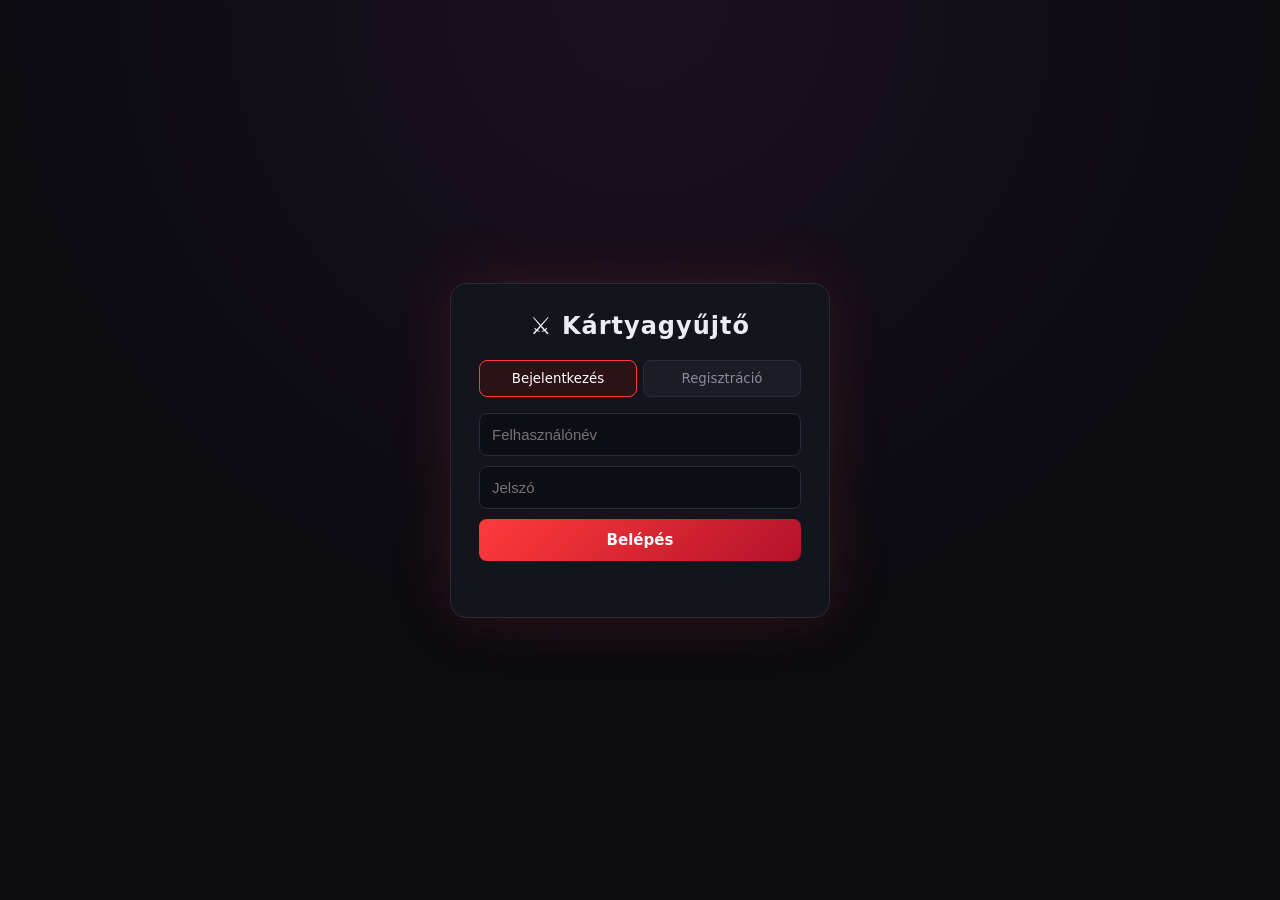
==== index.html @ d3fd16c3 "Add files via upload" ====
<!DOCTYPE html>
<html lang="hu">
<head>
  <meta charset="UTF-8">
  <meta name="viewport" content="width=device-width, initial-scale=1">
  <title>Kártyagyűjtő</title>
  <link rel="stylesheet" href="style.css">
</head>
<body>

  <!-- ===== BEJELENTKEZÉS ===== -->
  <section id="auth-screen">
    <div class="auth-box">
      <h1>⚔️ Kártyagyűjtő</h1>
      <div class="auth-tabs">
        <button type="button" id="tab-login" class="active">Bejelentkezés</button>
        <button type="button" id="tab-register">Regisztráció</button>
      </div>
      <form id="auth-form" autocomplete="off">
        <input id="auth-user" type="text" placeholder="Felhasználónév" maxlength="20" required>
        <input id="auth-pass" type="password" placeholder="Jelszó" required>
        <input id="auth-pass2" type="password" placeholder="Jelszó újra" class="hidden">
        <button type="submit" id="auth-submit">Belépés</button>
        <p id="auth-error" class="error"></p>
      </form>
    </div>
  </section>

  <!-- ===== FŐ OLDAL ===== -->
  <div id="app" class="hidden">
    <aside id="sidebar">
      <div class="logo">⚔️ Kártyagyűjtő</div>
      <nav>
        <button data-view="mycards" class="nav-btn active">🃏 Kártyáim</button>
        <button data-view="open" class="nav-btn">🎁 Kártyanyitás / Shop</button>
        <button data-view="players" class="nav-btn">👥 Többi játékos</button>
      </nav>
      <div class="side-bottom">
        <div id="me-name"></div>
        <div id="me-coins" class="coins"></div>
        <button id="logout">Kijelentkezés</button>
      </div>
    </aside>

    <main id="content">
      <section id="view-mycards" class="view"></section>
      <section id="view-open" class="view hidden"></section>
      <section id="view-players" class="view hidden"></section>
    </main>
  </div>

  <!-- Nagyított kártya / felugró ablak -->
  <div id="modal" class="hidden"><div id="modal-inner"></div></div>

  <script src="cards.js"></script>
  <script src="app.js"></script>
</body>
</html>
---- style.css ----
* { box-sizing: border-box; margin: 0; padding: 0; }
:root {
  --bg: #0b0b10;
  --panel: #14141c;
  --line: #2a2a38;
  --text: #ececf3;
  --muted: #8b8ba0;
  --red: #ff3b3b;
}
body { font-family: "Segoe UI", system-ui, sans-serif; background: radial-gradient(circle at top, #1b1020, var(--bg) 60%); color: var(--text); min-height: 100vh; }
.hidden { display: none !important; }
button { cursor: pointer; font-family: inherit; }

/* ---------- Auth ---------- */
#auth-screen { min-height: 100vh; display: flex; align-items: center; justify-content: center; padding: 20px; }
.auth-box { width: 100%; max-width: 380px; background: var(--panel); border: 1px solid var(--line); border-radius: 16px; padding: 28px; box-shadow: 0 0 60px rgba(255, 59, 59, .15); }
.auth-box h1 { text-align: center; margin-bottom: 20px; letter-spacing: 1px; }
.auth-tabs { display: flex; gap: 6px; margin-bottom: 16px; }
.auth-tabs button { flex: 1; padding: 10px; background: #1c1c27; color: var(--muted); border: 1px solid var(--line); border-radius: 8px; }
.auth-tabs button.active { color: #fff; border-color: var(--red); background: #2a1216; }
#auth-form { display: flex; flex-direction: column; gap: 10px; }
#auth-form input { padding: 12px; background: #0d0d14; border: 1px solid var(--line); border-radius: 8px; color: var(--text); font-size: 15px; }
#auth-form input:focus { outline: none; border-color: var(--red); }
#auth-submit, .btn { padding: 12px 18px; background: linear-gradient(135deg, #ff3b3b, #b3122a); color: #fff; border: none; border-radius: 8px; font-weight: 700; font-size: 15px; transition: transform .1s, filter .2s; }
#auth-submit:hover, .btn:hover { filter: brightness(1.15); transform: translateY(-1px); }
.btn:disabled { filter: grayscale(1) brightness(.6); cursor: not-allowed; transform: none; }
.btn.alt { background: #23232f; border: 1px solid var(--line); }
.error { color: #ff6b6b; font-size: 14px; min-height: 18px; }

/* ---------- Layout ---------- */
#app { display: flex; min-height: 100vh; }
#sidebar { width: 240px; flex-shrink: 0; background: var(--panel); border-right: 1px solid var(--line); display: flex; flex-direction: column; padding: 18px 14px; position: sticky; top: 0; height: 100vh; }
.logo { font-size: 20px; font-weight: 800; margin-bottom: 24px; text-align: center; }
nav { display: flex; flex-direction: column; gap: 8px; }
.nav-btn { text-align: left; padding: 13px 14px; background: transparent; color: var(--muted); border: 1px solid transparent; border-radius: 10px; font-size: 15px; transition: .15s; }
.nav-btn:hover { background: #1c1c27; color: #fff; }
.nav-btn.active { background: #2a1216; color: #fff; border-color: var(--red); }
.side-bottom { margin-top: auto; display: flex; flex-direction: column; gap: 8px; text-align: center; }
#me-name { font-weight: 700; }
.coins { color: #ffd34d; font-weight: 700; font-size: 18px; }
#logout { padding: 9px; background: #1c1c27; color: var(--muted); border: 1px solid var(--line); border-radius: 8px; }
#logout:hover { color: #fff; }
#content { flex: 1; padding: 28px; min-width: 0; }
.view h2 { font-size: 26px; margin-bottom: 6px; }
.sub { color: var(--muted); margin-bottom: 18px; }

/* ---------- Progress ---------- */
.progress { height: 10px; background: #1c1c27; border-radius: 99px; overflow: hidden; margin: 8px 0 18px; max-width: 420px; }
.progress > div { height: 100%; background: linear-gradient(90deg, #ff3b3b, #ffd34d); }
.filters { display: flex; gap: 8px; flex-wrap: wrap; margin-bottom: 18px; }
.chip { padding: 7px 14px; border-radius: 99px; background: #1c1c27; border: 1px solid var(--line); color: var(--muted); font-size: 13px; }
.chip.active { color: #fff; border-color: var(--red); }

/* ---------- Cards ---------- */
.grid { display: grid; grid-template-columns: repeat(auto-fill, minmax(165px, 1fr)); gap: 18px; }
.card { position: relative; aspect-ratio: 2 / 3; border-radius: 12px; overflow: hidden; display: flex; flex-direction: column; background: #0c0c10; border: 3px solid var(--bc, #555); box-shadow: 0 0 18px var(--glow, transparent); transition: transform .2s; cursor: pointer; }
.card:hover { transform: translateY(-5px) scale(1.03); }
.card .art { flex: 1; position: relative; display: flex; align-items: center; justify-content: center; background: var(--artbg, #222); overflow: hidden; }
.card .art img { width: 100%; height: 100%; object-fit: cover; position: absolute; inset: 0; }
.card .art .emoji { font-size: 64px; filter: drop-shadow(0 0 12px var(--bc)); }
.card .info { text-align: center; padding: 8px 4px 9px; background: rgba(0, 0, 0, .85); border-top: 2px solid var(--bc); }
.card .cname { font-weight: 800; font-size: 15px; white-space: nowrap; overflow: hidden; text-overflow: ellipsis; }
.card .crar { font-weight: 800; font-size: 12px; letter-spacing: 1.5px; color: var(--bc); }
.card .cpct { font-size: 13px; color: #ddd; }
.card .count { position: absolute; top: 6px; right: 6px; background: rgba(0, 0, 0, .8); border: 1px solid var(--bc); border-radius: 99px; padding: 2px 9px; font-size: 12px; font-weight: 700; z-index: 2; }
.card .tag { position: absolute; top: 6px; left: 6px; background: #ffd34d; color: #000; font-size: 10px; font-weight: 800; padding: 2px 6px; border-radius: 4px; z-index: 2; }

/* Ritkaságok */
.r-common    { --bc: #9a9aa5; --glow: rgba(150,150,165,.15); --artbg: linear-gradient(#2b2b33, #15151a); }
.r-rare      { --bc: #3da0ff; --glow: rgba(61,160,255,.35); --artbg: linear-gradient(#10304f, #08121f); }
.r-epic      { --bc: #b45cff; --glow: rgba(180,92,255,.4);  --artbg: linear-gradient(#2e1252, #12081f); }
.r-legendary { --bc: #ffc72e; --glow: rgba(255,199,46,.45); --artbg: radial-gradient(circle, #5a4210, #1a1204); }
.r-mythic    { --bc: #ff3b3b; --glow: rgba(255,59,59,.55);  --artbg: radial-gradient(circle, #5a0d12, #14040a); }
.r-secret    { --bc: #ffffff; --glow: rgba(255,255,255,.5); --artbg: radial-gradient(circle, #333, #000); }
.r-secret .crar { text-shadow: 0 0 8px #fff; }

/* Hiányzó kártya */
.card.missing { filter: grayscale(1) brightness(.35); box-shadow: none; }
.card.missing .art img, .card.missing .emoji { filter: brightness(0); }
.card.missing .cname { letter-spacing: 3px; }

/* ---------- Shop ---------- */
.shop { display: grid; grid-template-columns: repeat(auto-fill, minmax(240px, 1fr)); gap: 18px; margin-bottom: 26px; }
.pack { background: var(--panel); border: 1px solid var(--line); border-radius: 14px; padding: 20px; text-align: center; }
.pack .pic { font-size: 70px; margin-bottom: 8px; filter: drop-shadow(0 0 14px rgba(255, 59, 59, .6)); }
.pack h3 { margin-bottom: 4px; }
.pack p { color: var(--muted); font-size: 14px; margin-bottom: 12px; }
.odds { max-width: 460px; background: var(--panel); border: 1px solid var(--line); border-radius: 12px; padding: 14px 18px; }
.odds h4 { margin-bottom: 8px; }
.odds div { display: flex; justify-content: space-between; padding: 3px 0; font-size: 14px; }

/* ---------- Modal / nyitás ---------- */
#modal { position: fixed; inset: 0; background: rgba(0, 0, 0, .88); display: flex; align-items: center; justify-content: center; z-index: 50; padding: 20px; overflow: auto; }
#modal-inner { text-align: center; max-width: 900px; width: 100%; }
.reveal-row { display: flex; gap: 18px; justify-content: center; flex-wrap: wrap; margin: 20px 0; }
.reveal-row .card { width: 190px; flex-shrink: 0; cursor: default; animation: pop .6s cubic-bezier(.2, 1.4, .4, 1) both; }
.reveal-row .card:nth-child(2) { animation-delay: .15s; }
.reveal-row .card:nth-child(3) { animation-delay: .3s; }
.reveal-row .card:nth-child(4) { animation-delay: .45s; }
.reveal-row .card:nth-child(5) { animation-delay: .6s; }
@keyframes pop { from { transform: scale(.2) rotateY(180deg); opacity: 0; } to { transform: none; opacity: 1; } }
.new-badge { color: #7dff9a; font-weight: 800; font-size: 13px; margin-top: 6px; }
.big-card { width: 260px; margin: 0 auto 16px; cursor: default; }
.shake { animation: shake .8s; }
@keyframes shake { 0%,100% { transform: none; } 20% { transform: rotate(-8deg) scale(1.1); } 40% { transform: rotate(8deg) scale(1.1); } 60% { transform: rotate(-6deg); } 80% { transform: rotate(6deg); } }

/* ---------- Játékosok ---------- */
.players { display: flex; flex-direction: column; gap: 10px; max-width: 640px; }
.player { display: flex; align-items: center; gap: 14px; background: var(--panel); border: 1px solid var(--line); border-radius: 12px; padding: 14px 16px; cursor: pointer; transition: .15s; }
.player:hover { border-color: var(--red); }
.player .avatar { width: 44px; height: 44px; border-radius: 50%; background: linear-gradient(135deg, #ff3b3b, #6a1bb3); display: flex; align-items: center; justify-content: center; font-weight: 800; font-size: 19px; }
.player .pinfo { flex: 1; min-width: 0; }
.player .pn { font-weight: 700; }
.player .ps { font-size: 13px; color: var(--muted); }
.back { margin-bottom: 14px; }

/* ---------- Mobil ---------- */
@media (max-width: 760px) {
  #app { flex-direction: column; }
  #sidebar { width: 100%; height: auto; position: static; flex-direction: row; flex-wrap: wrap; align-items: center; padding: 10px; gap: 8px; }
  .logo { display: none; }
  nav { flex-direction: row; flex: 1; gap: 4px; }
  .nav-btn { padding: 10px 8px; font-size: 12px; text-align: center; flex: 1; }
  .side-bottom { margin: 0; flex-direction: row; align-items: center; width: 100%; justify-content: space-between; }
  #content { padding: 16px; }
  .grid { grid-template-columns: repeat(auto-fill, minmax(135px, 1fr)); gap: 12px; }
}
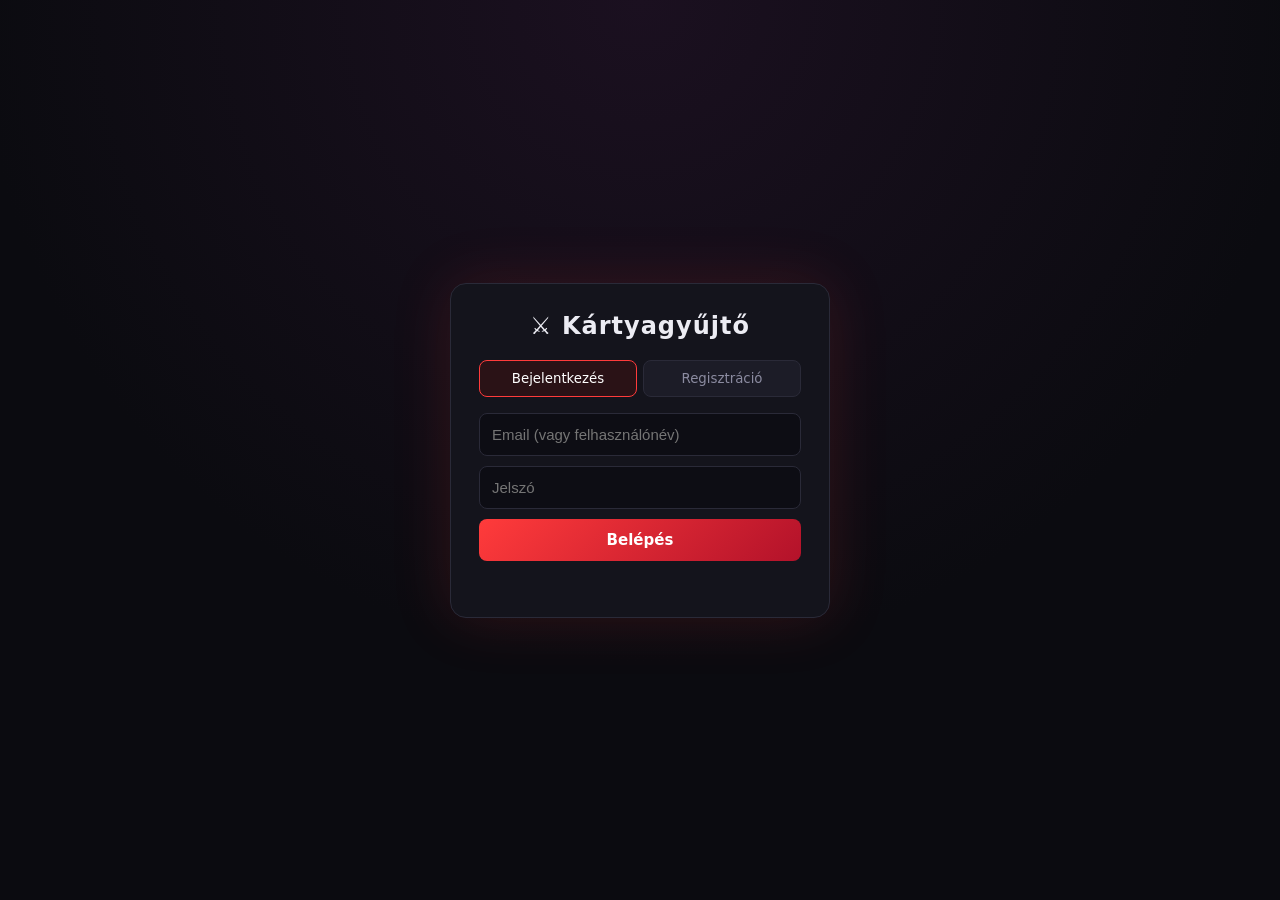
==== commit 84a7fd67: "elso" ====
--- a/index.html
+++ b/index.html
@@ -1,58 +1,59 @@
-<!DOCTYPE html>
-<html lang="hu">
-<head>
-  <meta charset="UTF-8">
-  <meta name="viewport" content="width=device-width, initial-scale=1">
-  <title>Kártyagyűjtő</title>
-  <link rel="stylesheet" href="style.css">
-</head>
-<body>
-
-  <!-- ===== BEJELENTKEZÉS ===== -->
-  <section id="auth-screen">
-    <div class="auth-box">
-      <h1>⚔️ Kártyagyűjtő</h1>
-      <div class="auth-tabs">
-        <button type="button" id="tab-login" class="active">Bejelentkezés</button>
-        <button type="button" id="tab-register">Regisztráció</button>
-      </div>
-      <form id="auth-form" autocomplete="off">
-        <input id="auth-user" type="text" placeholder="Felhasználónév" maxlength="20" required>
-        <input id="auth-pass" type="password" placeholder="Jelszó" required>
-        <input id="auth-pass2" type="password" placeholder="Jelszó újra" class="hidden">
-        <button type="submit" id="auth-submit">Belépés</button>
-        <p id="auth-error" class="error"></p>
-      </form>
-    </div>
-  </section>
-
-  <!-- ===== FŐ OLDAL ===== -->
-  <div id="app" class="hidden">
-    <aside id="sidebar">
-      <div class="logo">⚔️ Kártyagyűjtő</div>
-      <nav>
-        <button data-view="mycards" class="nav-btn active">🃏 Kártyáim</button>
-        <button data-view="open" class="nav-btn">🎁 Kártyanyitás / Shop</button>
-        <button data-view="players" class="nav-btn">👥 Többi játékos</button>
-      </nav>
-      <div class="side-bottom">
-        <div id="me-name"></div>
-        <div id="me-coins" class="coins"></div>
-        <button id="logout">Kijelentkezés</button>
-      </div>
-    </aside>
-
-    <main id="content">
-      <section id="view-mycards" class="view"></section>
-      <section id="view-open" class="view hidden"></section>
-      <section id="view-players" class="view hidden"></section>
-    </main>
-  </div>
-
-  <!-- Nagyított kártya / felugró ablak -->
-  <div id="modal" class="hidden"><div id="modal-inner"></div></div>
-
-  <script src="cards.js"></script>
-  <script src="app.js"></script>
-</body>
+<!DOCTYPE html>
+<html lang="hu">
+<head>
+  <meta charset="UTF-8">
+  <meta name="viewport" content="width=device-width, initial-scale=1">
+  <title>Kártyagyűjtő</title>
+  <link rel="stylesheet" href="style.css">
+</head>
+<body>
+
+  <!-- ===== BEJELENTKEZÉS ===== -->
+  <section id="auth-screen">
+    <div class="auth-box">
+      <h1>⚔️ Kártyagyűjtő</h1>
+      <div class="auth-tabs">
+        <button type="button" id="tab-login" class="active">Bejelentkezés</button>
+        <button type="button" id="tab-register">Regisztráció</button>
+      </div>
+      <form id="auth-form" autocomplete="off">
+        <input id="auth-email" type="text" placeholder="Email (vagy felhasználónév)" maxlength="60" required>
+        <input id="auth-user" type="text" placeholder="Felhasználónév (ez látszik a többieknek)" maxlength="20" class="hidden">
+        <input id="auth-pass" type="password" placeholder="Jelszó" required>
+        <input id="auth-pass2" type="password" placeholder="Jelszó újra" class="hidden">
+        <button type="submit" id="auth-submit">Belépés</button>
+        <p id="auth-error" class="error"></p>
+      </form>
+    </div>
+  </section>
+
+  <!-- ===== FŐ OLDAL ===== -->
+  <div id="app" class="hidden">
+    <aside id="sidebar">
+      <div class="logo">⚔️ Kártyagyűjtő</div>
+      <nav>
+        <button data-view="mycards" class="nav-btn active">🃏 Kártyáim</button>
+        <button data-view="open" class="nav-btn">🎁 Kártyanyitás / Shop</button>
+        <button data-view="players" class="nav-btn">👥 Többi játékos</button>
+      </nav>
+      <div class="side-bottom">
+        <div id="me-name"></div>
+        <div id="me-coins" class="coins"></div>
+        <button id="logout">Kijelentkezés</button>
+      </div>
+    </aside>
+
+    <main id="content">
+      <section id="view-mycards" class="view"></section>
+      <section id="view-open" class="view hidden"></section>
+      <section id="view-players" class="view hidden"></section>
+    </main>
+  </div>
+
+  <!-- Nagyított kártya / felugró ablak -->
+  <div id="modal" class="hidden"><div id="modal-inner"></div></div>
+
+  <script src="cards.js"></script>
+  <script src="app.js"></script>
+</body>
 </html>
--- a/style.css
+++ b/style.css
@@ -1,127 +1,127 @@
-* { box-sizing: border-box; margin: 0; padding: 0; }
-:root {
-  --bg: #0b0b10;
-  --panel: #14141c;
-  --line: #2a2a38;
-  --text: #ececf3;
-  --muted: #8b8ba0;
-  --red: #ff3b3b;
-}
-body { font-family: "Segoe UI", system-ui, sans-serif; background: radial-gradient(circle at top, #1b1020, var(--bg) 60%); color: var(--text); min-height: 100vh; }
-.hidden { display: none !important; }
-button { cursor: pointer; font-family: inherit; }
-
-/* ---------- Auth ---------- */
-#auth-screen { min-height: 100vh; display: flex; align-items: center; justify-content: center; padding: 20px; }
-.auth-box { width: 100%; max-width: 380px; background: var(--panel); border: 1px solid var(--line); border-radius: 16px; padding: 28px; box-shadow: 0 0 60px rgba(255, 59, 59, .15); }
-.auth-box h1 { text-align: center; margin-bottom: 20px; letter-spacing: 1px; }
-.auth-tabs { display: flex; gap: 6px; margin-bottom: 16px; }
-.auth-tabs button { flex: 1; padding: 10px; background: #1c1c27; color: var(--muted); border: 1px solid var(--line); border-radius: 8px; }
-.auth-tabs button.active { color: #fff; border-color: var(--red); background: #2a1216; }
-#auth-form { display: flex; flex-direction: column; gap: 10px; }
-#auth-form input { padding: 12px; background: #0d0d14; border: 1px solid var(--line); border-radius: 8px; color: var(--text); font-size: 15px; }
-#auth-form input:focus { outline: none; border-color: var(--red); }
-#auth-submit, .btn { padding: 12px 18px; background: linear-gradient(135deg, #ff3b3b, #b3122a); color: #fff; border: none; border-radius: 8px; font-weight: 700; font-size: 15px; transition: transform .1s, filter .2s; }
-#auth-submit:hover, .btn:hover { filter: brightness(1.15); transform: translateY(-1px); }
-.btn:disabled { filter: grayscale(1) brightness(.6); cursor: not-allowed; transform: none; }
-.btn.alt { background: #23232f; border: 1px solid var(--line); }
-.error { color: #ff6b6b; font-size: 14px; min-height: 18px; }
-
-/* ---------- Layout ---------- */
-#app { display: flex; min-height: 100vh; }
-#sidebar { width: 240px; flex-shrink: 0; background: var(--panel); border-right: 1px solid var(--line); display: flex; flex-direction: column; padding: 18px 14px; position: sticky; top: 0; height: 100vh; }
-.logo { font-size: 20px; font-weight: 800; margin-bottom: 24px; text-align: center; }
-nav { display: flex; flex-direction: column; gap: 8px; }
-.nav-btn { text-align: left; padding: 13px 14px; background: transparent; color: var(--muted); border: 1px solid transparent; border-radius: 10px; font-size: 15px; transition: .15s; }
-.nav-btn:hover { background: #1c1c27; color: #fff; }
-.nav-btn.active { background: #2a1216; color: #fff; border-color: var(--red); }
-.side-bottom { margin-top: auto; display: flex; flex-direction: column; gap: 8px; text-align: center; }
-#me-name { font-weight: 700; }
-.coins { color: #ffd34d; font-weight: 700; font-size: 18px; }
-#logout { padding: 9px; background: #1c1c27; color: var(--muted); border: 1px solid var(--line); border-radius: 8px; }
-#logout:hover { color: #fff; }
-#content { flex: 1; padding: 28px; min-width: 0; }
-.view h2 { font-size: 26px; margin-bottom: 6px; }
-.sub { color: var(--muted); margin-bottom: 18px; }
-
-/* ---------- Progress ---------- */
-.progress { height: 10px; background: #1c1c27; border-radius: 99px; overflow: hidden; margin: 8px 0 18px; max-width: 420px; }
-.progress > div { height: 100%; background: linear-gradient(90deg, #ff3b3b, #ffd34d); }
-.filters { display: flex; gap: 8px; flex-wrap: wrap; margin-bottom: 18px; }
-.chip { padding: 7px 14px; border-radius: 99px; background: #1c1c27; border: 1px solid var(--line); color: var(--muted); font-size: 13px; }
-.chip.active { color: #fff; border-color: var(--red); }
-
-/* ---------- Cards ---------- */
-.grid { display: grid; grid-template-columns: repeat(auto-fill, minmax(165px, 1fr)); gap: 18px; }
-.card { position: relative; aspect-ratio: 2 / 3; border-radius: 12px; overflow: hidden; display: flex; flex-direction: column; background: #0c0c10; border: 3px solid var(--bc, #555); box-shadow: 0 0 18px var(--glow, transparent); transition: transform .2s; cursor: pointer; }
-.card:hover { transform: translateY(-5px) scale(1.03); }
-.card .art { flex: 1; position: relative; display: flex; align-items: center; justify-content: center; background: var(--artbg, #222); overflow: hidden; }
-.card .art img { width: 100%; height: 100%; object-fit: cover; position: absolute; inset: 0; }
-.card .art .emoji { font-size: 64px; filter: drop-shadow(0 0 12px var(--bc)); }
-.card .info { text-align: center; padding: 8px 4px 9px; background: rgba(0, 0, 0, .85); border-top: 2px solid var(--bc); }
-.card .cname { font-weight: 800; font-size: 15px; white-space: nowrap; overflow: hidden; text-overflow: ellipsis; }
-.card .crar { font-weight: 800; font-size: 12px; letter-spacing: 1.5px; color: var(--bc); }
-.card .cpct { font-size: 13px; color: #ddd; }
-.card .count { position: absolute; top: 6px; right: 6px; background: rgba(0, 0, 0, .8); border: 1px solid var(--bc); border-radius: 99px; padding: 2px 9px; font-size: 12px; font-weight: 700; z-index: 2; }
-.card .tag { position: absolute; top: 6px; left: 6px; background: #ffd34d; color: #000; font-size: 10px; font-weight: 800; padding: 2px 6px; border-radius: 4px; z-index: 2; }
-
-/* Ritkaságok */
-.r-common    { --bc: #9a9aa5; --glow: rgba(150,150,165,.15); --artbg: linear-gradient(#2b2b33, #15151a); }
-.r-rare      { --bc: #3da0ff; --glow: rgba(61,160,255,.35); --artbg: linear-gradient(#10304f, #08121f); }
-.r-epic      { --bc: #b45cff; --glow: rgba(180,92,255,.4);  --artbg: linear-gradient(#2e1252, #12081f); }
-.r-legendary { --bc: #ffc72e; --glow: rgba(255,199,46,.45); --artbg: radial-gradient(circle, #5a4210, #1a1204); }
-.r-mythic    { --bc: #ff3b3b; --glow: rgba(255,59,59,.55);  --artbg: radial-gradient(circle, #5a0d12, #14040a); }
-.r-secret    { --bc: #ffffff; --glow: rgba(255,255,255,.5); --artbg: radial-gradient(circle, #333, #000); }
-.r-secret .crar { text-shadow: 0 0 8px #fff; }
-
-/* Hiányzó kártya */
-.card.missing { filter: grayscale(1) brightness(.35); box-shadow: none; }
-.card.missing .art img, .card.missing .emoji { filter: brightness(0); }
-.card.missing .cname { letter-spacing: 3px; }
-
-/* ---------- Shop ---------- */
-.shop { display: grid; grid-template-columns: repeat(auto-fill, minmax(240px, 1fr)); gap: 18px; margin-bottom: 26px; }
-.pack { background: var(--panel); border: 1px solid var(--line); border-radius: 14px; padding: 20px; text-align: center; }
-.pack .pic { font-size: 70px; margin-bottom: 8px; filter: drop-shadow(0 0 14px rgba(255, 59, 59, .6)); }
-.pack h3 { margin-bottom: 4px; }
-.pack p { color: var(--muted); font-size: 14px; margin-bottom: 12px; }
-.odds { max-width: 460px; background: var(--panel); border: 1px solid var(--line); border-radius: 12px; padding: 14px 18px; }
-.odds h4 { margin-bottom: 8px; }
-.odds div { display: flex; justify-content: space-between; padding: 3px 0; font-size: 14px; }
-
-/* ---------- Modal / nyitás ---------- */
-#modal { position: fixed; inset: 0; background: rgba(0, 0, 0, .88); display: flex; align-items: center; justify-content: center; z-index: 50; padding: 20px; overflow: auto; }
-#modal-inner { text-align: center; max-width: 900px; width: 100%; }
-.reveal-row { display: flex; gap: 18px; justify-content: center; flex-wrap: wrap; margin: 20px 0; }
-.reveal-row .card { width: 190px; flex-shrink: 0; cursor: default; animation: pop .6s cubic-bezier(.2, 1.4, .4, 1) both; }
-.reveal-row .card:nth-child(2) { animation-delay: .15s; }
-.reveal-row .card:nth-child(3) { animation-delay: .3s; }
-.reveal-row .card:nth-child(4) { animation-delay: .45s; }
-.reveal-row .card:nth-child(5) { animation-delay: .6s; }
-@keyframes pop { from { transform: scale(.2) rotateY(180deg); opacity: 0; } to { transform: none; opacity: 1; } }
-.new-badge { color: #7dff9a; font-weight: 800; font-size: 13px; margin-top: 6px; }
-.big-card { width: 260px; margin: 0 auto 16px; cursor: default; }
-.shake { animation: shake .8s; }
-@keyframes shake { 0%,100% { transform: none; } 20% { transform: rotate(-8deg) scale(1.1); } 40% { transform: rotate(8deg) scale(1.1); } 60% { transform: rotate(-6deg); } 80% { transform: rotate(6deg); } }
-
-/* ---------- Játékosok ---------- */
-.players { display: flex; flex-direction: column; gap: 10px; max-width: 640px; }
-.player { display: flex; align-items: center; gap: 14px; background: var(--panel); border: 1px solid var(--line); border-radius: 12px; padding: 14px 16px; cursor: pointer; transition: .15s; }
-.player:hover { border-color: var(--red); }
-.player .avatar { width: 44px; height: 44px; border-radius: 50%; background: linear-gradient(135deg, #ff3b3b, #6a1bb3); display: flex; align-items: center; justify-content: center; font-weight: 800; font-size: 19px; }
-.player .pinfo { flex: 1; min-width: 0; }
-.player .pn { font-weight: 700; }
-.player .ps { font-size: 13px; color: var(--muted); }
-.back { margin-bottom: 14px; }
-
-/* ---------- Mobil ---------- */
-@media (max-width: 760px) {
-  #app { flex-direction: column; }
-  #sidebar { width: 100%; height: auto; position: static; flex-direction: row; flex-wrap: wrap; align-items: center; padding: 10px; gap: 8px; }
-  .logo { display: none; }
-  nav { flex-direction: row; flex: 1; gap: 4px; }
-  .nav-btn { padding: 10px 8px; font-size: 12px; text-align: center; flex: 1; }
-  .side-bottom { margin: 0; flex-direction: row; align-items: center; width: 100%; justify-content: space-between; }
-  #content { padding: 16px; }
-  .grid { grid-template-columns: repeat(auto-fill, minmax(135px, 1fr)); gap: 12px; }
+* { box-sizing: border-box; margin: 0; padding: 0; }
+:root {
+  --bg: #0b0b10;
+  --panel: #14141c;
+  --line: #2a2a38;
+  --text: #ececf3;
+  --muted: #8b8ba0;
+  --red: #ff3b3b;
+}
+body { font-family: "Segoe UI", system-ui, sans-serif; background: radial-gradient(circle at top, #1b1020, var(--bg) 60%); color: var(--text); min-height: 100vh; }
+.hidden { display: none !important; }
+button { cursor: pointer; font-family: inherit; }
+
+/* ---------- Auth ---------- */
+#auth-screen { min-height: 100vh; display: flex; align-items: center; justify-content: center; padding: 20px; }
+.auth-box { width: 100%; max-width: 380px; background: var(--panel); border: 1px solid var(--line); border-radius: 16px; padding: 28px; box-shadow: 0 0 60px rgba(255, 59, 59, .15); }
+.auth-box h1 { text-align: center; margin-bottom: 20px; letter-spacing: 1px; }
+.auth-tabs { display: flex; gap: 6px; margin-bottom: 16px; }
+.auth-tabs button { flex: 1; padding: 10px; background: #1c1c27; color: var(--muted); border: 1px solid var(--line); border-radius: 8px; }
+.auth-tabs button.active { color: #fff; border-color: var(--red); background: #2a1216; }
+#auth-form { display: flex; flex-direction: column; gap: 10px; }
+#auth-form input { padding: 12px; background: #0d0d14; border: 1px solid var(--line); border-radius: 8px; color: var(--text); font-size: 15px; }
+#auth-form input:focus { outline: none; border-color: var(--red); }
+#auth-submit, .btn { padding: 12px 18px; background: linear-gradient(135deg, #ff3b3b, #b3122a); color: #fff; border: none; border-radius: 8px; font-weight: 700; font-size: 15px; transition: transform .1s, filter .2s; }
+#auth-submit:hover, .btn:hover { filter: brightness(1.15); transform: translateY(-1px); }
+.btn:disabled { filter: grayscale(1) brightness(.6); cursor: not-allowed; transform: none; }
+.btn.alt { background: #23232f; border: 1px solid var(--line); }
+.error { color: #ff6b6b; font-size: 14px; min-height: 18px; }
+
+/* ---------- Layout ---------- */
+#app { display: flex; min-height: 100vh; }
+#sidebar { width: 240px; flex-shrink: 0; background: var(--panel); border-right: 1px solid var(--line); display: flex; flex-direction: column; padding: 18px 14px; position: sticky; top: 0; height: 100vh; }
+.logo { font-size: 20px; font-weight: 800; margin-bottom: 24px; text-align: center; }
+nav { display: flex; flex-direction: column; gap: 8px; }
+.nav-btn { text-align: left; padding: 13px 14px; background: transparent; color: var(--muted); border: 1px solid transparent; border-radius: 10px; font-size: 15px; transition: .15s; }
+.nav-btn:hover { background: #1c1c27; color: #fff; }
+.nav-btn.active { background: #2a1216; color: #fff; border-color: var(--red); }
+.side-bottom { margin-top: auto; display: flex; flex-direction: column; gap: 8px; text-align: center; }
+#me-name { font-weight: 700; }
+.coins { color: #ffd34d; font-weight: 700; font-size: 18px; }
+#logout { padding: 9px; background: #1c1c27; color: var(--muted); border: 1px solid var(--line); border-radius: 8px; }
+#logout:hover { color: #fff; }
+#content { flex: 1; padding: 28px; min-width: 0; }
+.view h2 { font-size: 26px; margin-bottom: 6px; }
+.sub { color: var(--muted); margin-bottom: 18px; }
+
+/* ---------- Progress ---------- */
+.progress { height: 10px; background: #1c1c27; border-radius: 99px; overflow: hidden; margin: 8px 0 18px; max-width: 420px; }
+.progress > div { height: 100%; background: linear-gradient(90deg, #ff3b3b, #ffd34d); }
+.filters { display: flex; gap: 8px; flex-wrap: wrap; margin-bottom: 18px; }
+.chip { padding: 7px 14px; border-radius: 99px; background: #1c1c27; border: 1px solid var(--line); color: var(--muted); font-size: 13px; }
+.chip.active { color: #fff; border-color: var(--red); }
+
+/* ---------- Cards ---------- */
+.grid { display: grid; grid-template-columns: repeat(auto-fill, minmax(165px, 1fr)); gap: 18px; }
+.card { position: relative; aspect-ratio: 2 / 3; border-radius: 12px; overflow: hidden; display: flex; flex-direction: column; background: #0c0c10; border: 3px solid var(--bc, #555); box-shadow: 0 0 18px var(--glow, transparent); transition: transform .2s; cursor: pointer; }
+.card:hover { transform: translateY(-5px) scale(1.03); }
+.card .art { flex: 1; position: relative; display: flex; align-items: center; justify-content: center; background: var(--artbg, #222); overflow: hidden; }
+.card .art img { width: 100%; height: 100%; object-fit: cover; position: absolute; inset: 0; }
+.card .art .emoji { font-size: 64px; filter: drop-shadow(0 0 12px var(--bc)); }
+.card .info { text-align: center; padding: 8px 4px 9px; background: rgba(0, 0, 0, .85); border-top: 2px solid var(--bc); }
+.card .cname { font-weight: 800; font-size: 15px; white-space: nowrap; overflow: hidden; text-overflow: ellipsis; }
+.card .crar { font-weight: 800; font-size: 12px; letter-spacing: 1.5px; color: var(--bc); }
+.card .cpct { font-size: 13px; color: #ddd; }
+.card .count { position: absolute; top: 6px; right: 6px; background: rgba(0, 0, 0, .8); border: 1px solid var(--bc); border-radius: 99px; padding: 2px 9px; font-size: 12px; font-weight: 700; z-index: 2; }
+.card .tag { position: absolute; top: 6px; left: 6px; background: #ffd34d; color: #000; font-size: 10px; font-weight: 800; padding: 2px 6px; border-radius: 4px; z-index: 2; }
+
+/* Ritkaságok */
+.r-common    { --bc: #9a9aa5; --glow: rgba(150,150,165,.15); --artbg: linear-gradient(#2b2b33, #15151a); }
+.r-rare      { --bc: #3da0ff; --glow: rgba(61,160,255,.35); --artbg: linear-gradient(#10304f, #08121f); }
+.r-epic      { --bc: #b45cff; --glow: rgba(180,92,255,.4);  --artbg: linear-gradient(#2e1252, #12081f); }
+.r-legendary { --bc: #ffc72e; --glow: rgba(255,199,46,.45); --artbg: radial-gradient(circle, #5a4210, #1a1204); }
+.r-mythic    { --bc: #ff3b3b; --glow: rgba(255,59,59,.55);  --artbg: radial-gradient(circle, #5a0d12, #14040a); }
+.r-secret    { --bc: #ffffff; --glow: rgba(255,255,255,.5); --artbg: radial-gradient(circle, #333, #000); }
+.r-secret .crar { text-shadow: 0 0 8px #fff; }
+
+/* Hiányzó kártya */
+.card.missing { filter: grayscale(1) brightness(.35); box-shadow: none; }
+.card.missing .art img, .card.missing .emoji { filter: brightness(0); }
+.card.missing .cname { letter-spacing: 3px; }
+
+/* ---------- Shop ---------- */
+.shop { display: grid; grid-template-columns: repeat(auto-fill, minmax(240px, 1fr)); gap: 18px; margin-bottom: 26px; }
+.pack { background: var(--panel); border: 1px solid var(--line); border-radius: 14px; padding: 20px; text-align: center; }
+.pack .pic { font-size: 70px; margin-bottom: 8px; filter: drop-shadow(0 0 14px rgba(255, 59, 59, .6)); }
+.pack h3 { margin-bottom: 4px; }
+.pack p { color: var(--muted); font-size: 14px; margin-bottom: 12px; }
+.odds { max-width: 460px; background: var(--panel); border: 1px solid var(--line); border-radius: 12px; padding: 14px 18px; }
+.odds h4 { margin-bottom: 8px; }
+.odds div { display: flex; justify-content: space-between; padding: 3px 0; font-size: 14px; }
+
+/* ---------- Modal / nyitás ---------- */
+#modal { position: fixed; inset: 0; background: rgba(0, 0, 0, .88); display: flex; align-items: center; justify-content: center; z-index: 50; padding: 20px; overflow: auto; }
+#modal-inner { text-align: center; max-width: 900px; width: 100%; }
+.reveal-row { display: flex; gap: 18px; justify-content: center; flex-wrap: wrap; margin: 20px 0; }
+.reveal-row .card { width: 190px; flex-shrink: 0; cursor: default; animation: pop .6s cubic-bezier(.2, 1.4, .4, 1) both; }
+.reveal-row .card:nth-child(2) { animation-delay: .15s; }
+.reveal-row .card:nth-child(3) { animation-delay: .3s; }
+.reveal-row .card:nth-child(4) { animation-delay: .45s; }
+.reveal-row .card:nth-child(5) { animation-delay: .6s; }
+@keyframes pop { from { transform: scale(.2) rotateY(180deg); opacity: 0; } to { transform: none; opacity: 1; } }
+.new-badge { color: #7dff9a; font-weight: 800; font-size: 13px; margin-top: 6px; }
+.big-card { width: 260px; margin: 0 auto 16px; cursor: default; }
+.shake { animation: shake .8s; }
+@keyframes shake { 0%,100% { transform: none; } 20% { transform: rotate(-8deg) scale(1.1); } 40% { transform: rotate(8deg) scale(1.1); } 60% { transform: rotate(-6deg); } 80% { transform: rotate(6deg); } }
+
+/* ---------- Játékosok ---------- */
+.players { display: flex; flex-direction: column; gap: 10px; max-width: 640px; }
+.player { display: flex; align-items: center; gap: 14px; background: var(--panel); border: 1px solid var(--line); border-radius: 12px; padding: 14px 16px; cursor: pointer; transition: .15s; }
+.player:hover { border-color: var(--red); }
+.player .avatar { width: 44px; height: 44px; border-radius: 50%; background: linear-gradient(135deg, #ff3b3b, #6a1bb3); display: flex; align-items: center; justify-content: center; font-weight: 800; font-size: 19px; }
+.player .pinfo { flex: 1; min-width: 0; }
+.player .pn { font-weight: 700; }
+.player .ps { font-size: 13px; color: var(--muted); }
+.back { margin-bottom: 14px; }
+
+/* ---------- Mobil ---------- */
+@media (max-width: 760px) {
+  #app { flex-direction: column; }
+  #sidebar { width: 100%; height: auto; position: static; flex-direction: row; flex-wrap: wrap; align-items: center; padding: 10px; gap: 8px; }
+  .logo { display: none; }
+  nav { flex-direction: row; flex: 1; gap: 4px; }
+  .nav-btn { padding: 10px 8px; font-size: 12px; text-align: center; flex: 1; }
+  .side-bottom { margin: 0; flex-direction: row; align-items: center; width: 100%; justify-content: space-between; }
+  #content { padding: 16px; }
+  .grid { grid-template-columns: repeat(auto-fill, minmax(135px, 1fr)); gap: 12px; }
 }
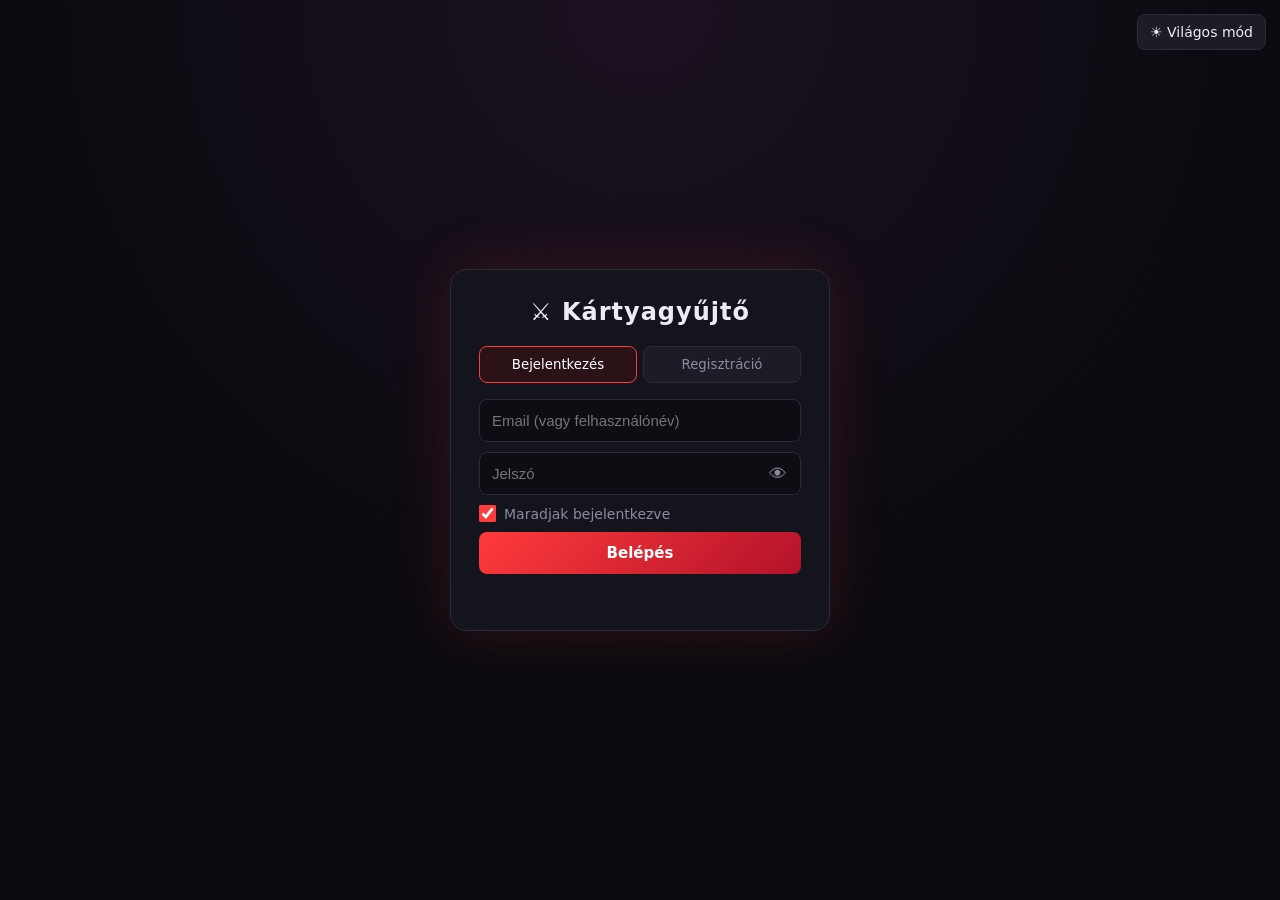
==== commit ebe4a1ba: "Weboldal frissítése" ====
--- a/index.html
+++ b/index.html
@@ -4,9 +4,173 @@
   <meta charset="UTF-8">
   <meta name="viewport" content="width=device-width, initial-scale=1">
   <title>Kártyagyűjtő</title>
-  <link rel="stylesheet" href="style.css">
+  <style>
+* { box-sizing: border-box; margin: 0; padding: 0; }
+:root {
+  --bg: #0b0b10;
+  --bg-glow: #1b1020;
+  --panel: #14141c;
+  --panel2: #1c1c27;
+  --input: #0d0d14;
+  --accent-bg: #2a1216;
+  --line: #2a2a38;
+  --text: #ececf3;
+  --muted: #8b8ba0;
+  --red: #ff3b3b;
+  --strong: #ffffff;
+}
+:root[data-theme="light"] {
+  --bg: #f3f4f8;
+  --bg-glow: #ffe3e6;
+  --panel: #ffffff;
+  --panel2: #eceef4;
+  --input: #f7f8fb;
+  --accent-bg: #ffe6e8;
+  --line: #d5d8e2;
+  --text: #1c1d26;
+  --muted: #666a7c;
+  --red: #e02b3a;
+  --strong: #10111a;
+}
+body { font-family: "Segoe UI", system-ui, sans-serif; background: radial-gradient(circle at top, var(--bg-glow), var(--bg) 60%); color: var(--text); min-height: 100vh; }
+.hidden { display: none !important; }
+button { cursor: pointer; font-family: inherit; }
+
+/* ---------- Auth ---------- */
+#auth-screen { min-height: 100vh; display: flex; align-items: center; justify-content: center; padding: 20px; }
+.auth-box { width: 100%; max-width: 380px; background: var(--panel); border: 1px solid var(--line); border-radius: 16px; padding: 28px; box-shadow: 0 0 60px rgba(255, 59, 59, .15); }
+.auth-box h1 { text-align: center; margin-bottom: 20px; letter-spacing: 1px; }
+.auth-tabs { display: flex; gap: 6px; margin-bottom: 16px; }
+.auth-tabs button { flex: 1; padding: 10px; background: var(--panel2); color: var(--muted); border: 1px solid var(--line); border-radius: 8px; }
+.auth-tabs button.active { color: var(--strong); border-color: var(--red); background: var(--accent-bg); }
+#auth-form { display: flex; flex-direction: column; gap: 10px; }
+#auth-form input { padding: 12px; background: var(--input); border: 1px solid var(--line); border-radius: 8px; color: var(--text); font-size: 15px; }
+#auth-form input:focus { outline: none; border-color: var(--red); }
+#auth-submit, .btn { padding: 12px 18px; background: linear-gradient(135deg, #ff3b3b, #b3122a); color: #fff; border: none; border-radius: 8px; font-weight: 700; font-size: 15px; transition: transform .1s, filter .2s; }
+#auth-submit:hover, .btn:hover { filter: brightness(1.15); transform: translateY(-1px); }
+.btn:disabled { filter: grayscale(1) brightness(.6); cursor: not-allowed; transform: none; }
+.btn.alt { background: #23232f; border: 1px solid var(--line); }
+.error { color: #ff6b6b; font-size: 14px; min-height: 18px; }
+
+/* ---------- Layout ---------- */
+#app { display: flex; min-height: 100vh; }
+#sidebar { width: 240px; flex-shrink: 0; background: var(--panel); border-right: 1px solid var(--line); display: flex; flex-direction: column; padding: 18px 14px; position: sticky; top: 0; height: 100vh; }
+.logo { font-size: 20px; font-weight: 800; margin-bottom: 24px; text-align: center; }
+nav { display: flex; flex-direction: column; gap: 8px; }
+.nav-btn { text-align: left; padding: 13px 14px; background: transparent; color: var(--muted); border: 1px solid transparent; border-radius: 10px; font-size: 15px; transition: .15s; }
+.nav-btn:hover { background: var(--panel2); color: var(--strong); }
+.nav-btn.active { background: var(--accent-bg); color: var(--strong); border-color: var(--red); }
+.side-bottom { margin-top: auto; display: flex; flex-direction: column; gap: 8px; text-align: center; }
+#me-name { font-weight: 700; }
+.coins { color: #ffd34d; font-weight: 700; font-size: 18px; }
+#logout { padding: 9px; background: var(--panel2); color: var(--muted); border: 1px solid var(--line); border-radius: 8px; }
+#logout:hover { color: var(--strong); }
+#content { flex: 1; padding: 28px; min-width: 0; }
+.view h2 { font-size: 26px; margin-bottom: 6px; }
+.sub { color: var(--muted); margin-bottom: 18px; }
+
+/* ---------- Progress ---------- */
+.progress { height: 10px; background: var(--panel2); border-radius: 99px; overflow: hidden; margin: 8px 0 18px; max-width: 420px; }
+.progress > div { height: 100%; background: linear-gradient(90deg, #ff3b3b, #ffd34d); }
+.filters { display: flex; gap: 8px; flex-wrap: wrap; margin-bottom: 18px; }
+.chip { padding: 7px 14px; border-radius: 99px; background: var(--panel2); border: 1px solid var(--line); color: var(--muted); font-size: 13px; }
+.chip.active { color: var(--strong); border-color: var(--red); }
+
+/* ---------- Cards ---------- */
+.grid { display: grid; grid-template-columns: repeat(auto-fill, minmax(165px, 1fr)); gap: 18px; }
+.card { position: relative; aspect-ratio: 2 / 3; border-radius: 12px; overflow: hidden; display: flex; flex-direction: column; background: #0c0c10; border: 3px solid var(--bc, #555); box-shadow: 0 0 18px var(--glow, transparent); transition: transform .2s; cursor: pointer; }
+.card:hover { transform: translateY(-5px) scale(1.03); }
+.card .art { flex: 1; position: relative; display: flex; align-items: center; justify-content: center; background: var(--artbg, #222); overflow: hidden; }
+.card .art img { width: 100%; height: 100%; object-fit: cover; position: absolute; inset: 0; }
+.card .art .emoji { font-size: 64px; filter: drop-shadow(0 0 12px var(--bc)); }
+.card .info { text-align: center; padding: 8px 4px 9px; background: rgba(0, 0, 0, .85); border-top: 2px solid var(--bc); }
+.card .cname { font-weight: 800; font-size: 15px; white-space: nowrap; overflow: hidden; text-overflow: ellipsis; }
+.card .crar { font-weight: 800; font-size: 12px; letter-spacing: 1.5px; color: var(--bc); }
+.card .cpct { font-size: 13px; color: #ddd; }
+.card .count { position: absolute; top: 6px; right: 6px; background: rgba(0, 0, 0, .8); border: 1px solid var(--bc); border-radius: 99px; padding: 2px 9px; font-size: 12px; font-weight: 700; z-index: 2; }
+.card .tag { position: absolute; top: 6px; left: 6px; background: #ffd34d; color: #000; font-size: 10px; font-weight: 800; padding: 2px 6px; border-radius: 4px; z-index: 2; }
+
+/* Ritkaságok */
+.r-common    { --bc: #9a9aa5; --glow: rgba(150,150,165,.15); --artbg: linear-gradient(#2b2b33, #15151a); }
+.r-rare      { --bc: #3da0ff; --glow: rgba(61,160,255,.35); --artbg: linear-gradient(#10304f, #08121f); }
+.r-epic      { --bc: #b45cff; --glow: rgba(180,92,255,.4);  --artbg: linear-gradient(#2e1252, #12081f); }
+.r-legendary { --bc: #ffc72e; --glow: rgba(255,199,46,.45); --artbg: radial-gradient(circle, #5a4210, #1a1204); }
+.r-mythic    { --bc: #ff3b3b; --glow: rgba(255,59,59,.55);  --artbg: radial-gradient(circle, #5a0d12, #14040a); }
+.r-secret    { --bc: #ffffff; --glow: rgba(255,255,255,.5); --artbg: radial-gradient(circle, #333, #000); }
+.r-secret .crar { text-shadow: 0 0 8px #fff; }
+
+/* Hiányzó kártya */
+.card.missing { filter: grayscale(1) brightness(.35); box-shadow: none; }
+.card.missing .art img, .card.missing .emoji { filter: brightness(0); }
+.card.missing .cname { letter-spacing: 3px; }
+
+/* ---------- Shop ---------- */
+.shop { display: grid; grid-template-columns: repeat(auto-fill, minmax(240px, 1fr)); gap: 18px; margin-bottom: 26px; }
+.pack { background: var(--panel); border: 1px solid var(--line); border-radius: 14px; padding: 20px; text-align: center; }
+.pack .pic { font-size: 70px; margin-bottom: 8px; filter: drop-shadow(0 0 14px rgba(255, 59, 59, .6)); }
+.pack h3 { margin-bottom: 4px; }
+.pack p { color: var(--muted); font-size: 14px; margin-bottom: 12px; }
+.odds { max-width: 460px; background: var(--panel); border: 1px solid var(--line); border-radius: 12px; padding: 14px 18px; }
+.odds h4 { margin-bottom: 8px; }
+.odds div { display: flex; justify-content: space-between; padding: 3px 0; font-size: 14px; }
+
+/* ---------- Modal / nyitás ---------- */
+#modal { position: fixed; inset: 0; background: rgba(0, 0, 0, .88); display: flex; align-items: center; justify-content: center; z-index: 50; padding: 20px; overflow: auto; }
+#modal-inner { text-align: center; max-width: 900px; width: 100%; }
+.reveal-row { display: flex; gap: 18px; justify-content: center; flex-wrap: wrap; margin: 20px 0; }
+.reveal-row .card { width: 190px; flex-shrink: 0; cursor: default; animation: pop .6s cubic-bezier(.2, 1.4, .4, 1) both; }
+.reveal-row .card:nth-child(2) { animation-delay: .15s; }
+.reveal-row .card:nth-child(3) { animation-delay: .3s; }
+.reveal-row .card:nth-child(4) { animation-delay: .45s; }
+.reveal-row .card:nth-child(5) { animation-delay: .6s; }
+@keyframes pop { from { transform: scale(.2) rotateY(180deg); opacity: 0; } to { transform: none; opacity: 1; } }
+.new-badge { color: #7dff9a; font-weight: 800; font-size: 13px; margin-top: 6px; }
+.big-card { width: 260px; margin: 0 auto 16px; cursor: default; }
+.shake { animation: shake .8s; }
+@keyframes shake { 0%,100% { transform: none; } 20% { transform: rotate(-8deg) scale(1.1); } 40% { transform: rotate(8deg) scale(1.1); } 60% { transform: rotate(-6deg); } 80% { transform: rotate(6deg); } }
+
+/* ---------- Játékosok ---------- */
+.players { display: flex; flex-direction: column; gap: 10px; max-width: 640px; }
+.player { display: flex; align-items: center; gap: 14px; background: var(--panel); border: 1px solid var(--line); border-radius: 12px; padding: 14px 16px; cursor: pointer; transition: .15s; }
+.player:hover { border-color: var(--red); }
+.player .avatar { width: 44px; height: 44px; border-radius: 50%; background: linear-gradient(135deg, #ff3b3b, #6a1bb3); display: flex; align-items: center; justify-content: center; font-weight: 800; font-size: 19px; }
+.player .pinfo { flex: 1; min-width: 0; }
+.player .pn { font-weight: 700; }
+.player .ps { font-size: 13px; color: var(--muted); }
+.back { margin-bottom: 14px; }
+
+/* ---------- Mobil ---------- */
+@media (max-width: 760px) {
+  #app { flex-direction: column; }
+  #sidebar { width: 100%; height: auto; position: static; flex-direction: row; flex-wrap: wrap; align-items: center; padding: 10px; gap: 8px; }
+  .logo { display: none; }
+  nav { flex-direction: row; flex: 1; gap: 4px; }
+  .nav-btn { padding: 10px 8px; font-size: 12px; text-align: center; flex: 1; }
+  .side-bottom { margin: 0; flex-direction: row; align-items: center; width: 100%; justify-content: space-between; }
+  #content { padding: 16px; }
+  .grid { grid-template-columns: repeat(auto-fill, minmax(135px, 1fr)); gap: 12px; }
+}
+
+/* ---------- Jelszó szem + téma váltó ---------- */
+.pw-wrap { position: relative; display: flex; }
+.pw-wrap input { width: 100%; padding-right: 46px; }
+.eye { position: absolute; right: 6px; top: 50%; transform: translateY(-50%); width: 34px; height: 34px; border: none; background: transparent; color: var(--muted); font-size: 18px; border-radius: 8px; line-height: 1; }
+.eye:hover { color: var(--strong); background: var(--panel2); }
+.theme-btn { padding: 9px 12px; background: var(--panel2); color: var(--text); border: 1px solid var(--line); border-radius: 8px; font-size: 14px; }
+.theme-btn:hover { border-color: var(--red); }
+.theme-float { position: fixed; top: 14px; right: 14px; z-index: 60; }
+#app:not(.hidden) ~ .theme-float, body.in-app .theme-float { display: none; }
+.card .art, .card .info { color: #fff; }
+
+.remember { display: flex; align-items: center; gap: 8px; font-size: 14px; color: var(--muted); cursor: pointer; user-select: none; }
+.remember input { width: 17px; height: 17px; accent-color: var(--red); padding: 0; }
+
+</style>
+<script>try{var t=localStorage.getItem("kk_theme");if(t)document.documentElement.setAttribute("data-theme",t)}catch(e){}</script>
 </head>
 <body>
+
+  <button class="theme-btn theme-float" data-theme-toggle>🌙 Sötét mód</button>
 
   <!-- ===== BEJELENTKEZÉS ===== -->
   <section id="auth-screen">
@@ -19,8 +183,9 @@
       <form id="auth-form" autocomplete="off">
         <input id="auth-email" type="text" placeholder="Email (vagy felhasználónév)" maxlength="60" required>
         <input id="auth-user" type="text" placeholder="Felhasználónév (ez látszik a többieknek)" maxlength="20" class="hidden">
-        <input id="auth-pass" type="password" placeholder="Jelszó" required>
-        <input id="auth-pass2" type="password" placeholder="Jelszó újra" class="hidden">
+        <div class="pw-wrap"><input id="auth-pass" type="password" placeholder="Jelszó" required><button type="button" class="eye" data-target="auth-pass" title="Jelszó mutatása/elrejtése" aria-label="Jelszó mutatása">👁</button></div>
+        <div class="pw-wrap hidden" id="pass2-wrap"><input id="auth-pass2" type="password" placeholder="Jelszó újra"><button type="button" class="eye" data-target="auth-pass2" title="Jelszó mutatása/elrejtése" aria-label="Jelszó mutatása">👁</button></div>
+        <label class="remember"><input type="checkbox" id="auth-remember" checked> Maradjak bejelentkezve</label>
         <button type="submit" id="auth-submit">Belépés</button>
         <p id="auth-error" class="error"></p>
       </form>
@@ -39,6 +204,7 @@
       <div class="side-bottom">
         <div id="me-name"></div>
         <div id="me-coins" class="coins"></div>
+        <button class="theme-btn" data-theme-toggle>🌙 Sötét mód</button>
         <button id="logout">Kijelentkezés</button>
       </div>
     </aside>
@@ -53,7 +219,431 @@
   <!-- Nagyított kártya / felugró ablak -->
   <div id="modal" class="hidden"><div id="modal-inner"></div></div>
 
-  <script src="cards.js"></script>
-  <script src="app.js"></script>
+  <script>
+// ===== KÁRTYÁK LISTÁJA =====
+// Új kártya hozzáadása: tegyél be egy sort ide, a képet pedig az img/ mappába.
+// chance = esély százalékban egy csomag nyitásakor (az összegnek kb. 100-nak kell lennie).
+// A "Common / Rare / Epic" kártyák helyőrzők: írd át a nevüket és tedd be a képüket!
+
+const RARITIES = {
+  secret:    { label: "SECRET",    sell: 1000, order: 0 },
+  mythic:    { label: "MYTHIC",    sell: 300,  order: 1 },
+  legendary: { label: "LEGENDARY", sell: 100,  order: 2 },
+  epic:      { label: "EPIC",      sell: 40,   order: 3 },
+  rare:      { label: "RARE",      sell: 20,   order: 4 },
+  common:    { label: "COMMON",    sell: 10,   order: 5 },
+};
+
+const CARDS = [
+  // --- SECRET ---
+  { id: "smash-janos", name: "Smash Janos", rarity: "secret", chance: 0.05, img: "img/smash-janos.png", emoji: "💀" },
+
+  // --- MYTHIC ---
+  { id: "lakxjrncpreceldodk", name: "lakxjrncpreceldodk", rarity: "mythic", chance: 0.1, img: "img/lakxjrncpreceldodk.png", emoji: "🦃" },
+  { id: "deadly-cookie", name: "Deadly Cookie", rarity: "mythic", chance: 0.1, img: "img/deadly-cookie.png", emoji: "🍪" },
+  { id: "perec", name: "Perec", rarity: "mythic", chance: 0.2, img: "img/perec.png", emoji: "🥨" },
+  { id: "geri-a-kalandor", name: "Geri a Kalandor", rarity: "mythic", chance: 0.2, img: "img/geri-a-kalandor.png", emoji: "🏜️" },
+  { id: "mav", name: "MÁV", rarity: "mythic", chance: 0.3, img: "img/mav.png", emoji: "🚆" },
+  { id: "bob", name: "BOB", rarity: "mythic", chance: 0.5, img: "img/bob.png", emoji: "🟥" },
+  { id: "chuck-norris", name: "Chuck Norris", rarity: "mythic", chance: 0.8, img: "img/chuck-norris.png", emoji: "🤠" },
+  { id: "bread", name: "Bread", rarity: "mythic", chance: 1, img: "img/bread.png", emoji: "🍞" },
+
+  // --- LEGENDARY ---
+  { id: "sas-jonas", name: "Sas Jónás", rarity: "legendary", chance: 1.1, img: "img/sas-jonas.png", emoji: "🦅" },
+  { id: "moai", name: "Moai", rarity: "legendary", chance: 2, img: "img/moai.png", emoji: "🗿" },
+  { id: "kazity", name: "Kazity", rarity: "legendary", chance: 2.6, img: "img/kazity.png", emoji: "😁" },
+  { id: "kazika-a-pulyka", name: "Kazika a pulyka", rarity: "legendary", chance: 3, img: "img/kazika-a-pulyka.png", emoji: "🦃" },
+  { id: "green-kocmoc", name: "Green Kocmoc", rarity: "legendary", chance: 3, img: "img/green-kocmoc.png", emoji: "🟢", tag: "LIMITED" },
+  { id: "dermo", name: "Dermo", rarity: "legendary", chance: 3.5, img: "img/dermo.png", emoji: "⏳" },
+  { id: "speedster69", name: "Speedster69", rarity: "legendary", chance: 4, img: "img/speedster69.png", emoji: "⚡" },
+  { id: "feri", name: "Feri", rarity: "legendary", chance: 4.7, img: "img/feri.png", emoji: "👆" },
+  { id: "cheesy-cheese", name: "Cheesy Cheese", rarity: "legendary", chance: 4.5, img: "img/cheesy-cheese.png", emoji: "🧀" },
+  { id: "oszi", name: "Oszi", rarity: "legendary", chance: 5, img: "img/oszi.png", emoji: "🌈" },
+
+  // --- HELYŐRZŐK (írd át őket!) ---
+  { id: "epic-1", name: "Epic kártya 1", rarity: "epic", chance: 10, img: "img/epic-1.png", emoji: "💜" },
+  { id: "epic-2", name: "Epic kártya 2", rarity: "epic", chance: 10, img: "img/epic-2.png", emoji: "🔮" },
+  { id: "rare-1", name: "Rare kártya 1", rarity: "rare", chance: 11.67, img: "img/rare-1.png", emoji: "💙" },
+  { id: "rare-2", name: "Rare kártya 2", rarity: "rare", chance: 11.68, img: "img/rare-2.png", emoji: "🌀" },
+  { id: "common-1", name: "Common kártya 1", rarity: "common", chance: 10, img: "img/common-1.png", emoji: "⚪" },
+  { id: "common-2", name: "Common kártya 2", rarity: "common", chance: 10, img: "img/common-2.png", emoji: "🔘" },
+];
+
+</script>
+  <script>
+// =====================================================
+//  Kártyagyűjtő – fő logika
+//  FIGYELEM: az adatok a böngésző localStorage-ában vannak.
+//  GitHub Pages-en ezért minden játékos csak a saját gépén látja a fiókjait.
+//  Ha tényleg közös játékoslistát akartok, kell egy online adatbázis (pl. Firebase).
+//  Minden mentés/betöltés a DB objektumon megy át, így később könnyen cserélhető.
+// =====================================================
+
+const START_COINS = 500;
+const DAILY_COINS = 200;
+const PACKS = [
+  { id: "basic", name: "Alap csomag", count: 1, price: 100, emoji: "🎁", desc: "1 kártya" },
+  { id: "big",   name: "Nagy csomag", count: 5, price: 450, emoji: "📦", desc: "5 kártya – kicsit olcsóbb!" },
+];
+
+// ---------- Tárolás ----------
+// Ha a böngésző tiltja a localStorage-t (pl. előnézet), memóriába mentünk (frissítésig él).
+const mem = {};
+const store = {
+  get(k) { try { const v = localStorage.getItem(k); return v === null ? (mem[k] ?? null) : v; } catch { return mem[k] ?? null; } },
+  set(k, v) { mem[k] = v; try { localStorage.setItem(k, v); } catch {} },
+  del(k) { delete mem[k]; try { localStorage.removeItem(k); } catch {} },
+};
+const DB = {
+  users() { try { return JSON.parse(store.get("kk_users")) || {}; } catch { return {}; } },
+  save(users) { store.set("kk_users", JSON.stringify(users)); },
+  // "Maradjak bejelentkezve" -> localStorage (bezárás után is megmarad), különben csak az adott fülön él
+  session() {
+    try { const s = sessionStorage.getItem("kk_session"); if (s) return s; } catch {}
+    return store.get("kk_session");
+  },
+  setSession(n, remember = true) {
+    store.del("kk_session");
+    try { sessionStorage.removeItem("kk_session"); } catch {}
+    if (!n) return;
+    if (remember) store.set("kk_session", n);
+    else { try { sessionStorage.setItem("kk_session", n); } catch { store.set("kk_session", n); } }
+  },
+};
+
+// Hiba esetén látható üzenet (ne csendben álljon le)
+window.addEventListener("error", e => { const el = document.querySelector("#auth-error"); if (el) el.textContent = "Hiba: " + e.message; });
+window.addEventListener("unhandledrejection", e => { const el = document.querySelector("#auth-error"); if (el) el.textContent = "Hiba: " + (e.reason && e.reason.message || e.reason); });
+
+async function hash(text) {
+  if (window.crypto && crypto.subtle) {
+    const buf = await crypto.subtle.digest("SHA-256", new TextEncoder().encode("kk$" + text));
+    return Array.from(new Uint8Array(buf)).map(b => b.toString(16).padStart(2, "0")).join("");
+  }
+  return btoa(unescape(encodeURIComponent("kk$" + text)));
+}
+
+let me = null; // bejelentkezett felhasználónév
+
+function user() { return DB.users()[me]; }
+function updateUser(fn) {
+  const users = DB.users();
+  fn(users[me]);
+  DB.save(users);
+  renderSide();
+}
+
+// ---------- Segédek ----------
+const $ = s => document.querySelector(s);
+const $$ = s => document.querySelectorAll(s);
+const esc = s => String(s).replace(/[&<>"']/g, c => ({ "&": "&amp;", "<": "&lt;", ">": "&gt;", '"': "&quot;", "'": "&#39;" }[c]));
+const fmtPct = n => (n + "%").replace(".", ",");
+
+function cardHTML(c, opts = {}) {
+  const { count = 0, missing = false } = opts;
+  const name = missing ? "???" : esc(c.name);
+  const img = `<img src="${c.img}" alt="" loading="lazy" onerror="this.remove()">`;
+  return `
+  <div class="card r-${c.rarity} ${missing ? "missing" : ""}" data-id="${c.id}">
+    ${c.tag && !missing ? `<span class="tag">${c.tag}</span>` : ""}
+    ${count > 1 ? `<span class="count">x${count}</span>` : ""}
+    <div class="art"><span class="emoji">${c.emoji}</span>${img}</div>
+    <div class="info">
+      <div class="cname">${name}</div>
+      <div class="crar">${RARITIES[c.rarity].label}</div>
+      <div class="cpct">${fmtPct(c.chance)}</div>
+    </div>
+  </div>`;
+}
+
+function rollCard() {
+  const total = CARDS.reduce((s, c) => s + c.chance, 0);
+  let r = Math.random() * total;
+  for (const c of CARDS) { r -= c.chance; if (r <= 0) return c; }
+  return CARDS[CARDS.length - 1];
+}
+
+// ---------- Téma (világos / sötét) ----------
+function applyTheme(t) {
+  document.documentElement.setAttribute("data-theme", t);
+  store.set("kk_theme", t);
+  document.querySelectorAll("[data-theme-toggle]").forEach(b => (b.textContent = t === "light" ? "🌙 Sötét mód" : "☀️ Világos mód"));
+}
+applyTheme(document.documentElement.getAttribute("data-theme") || "dark");
+document.querySelectorAll("[data-theme-toggle]").forEach(b => (b.onclick = () =>
+  applyTheme(document.documentElement.getAttribute("data-theme") === "light" ? "dark" : "light")));
+
+// ---------- Jelszó szem ----------
+document.querySelectorAll(".eye").forEach(b => (b.onclick = () => {
+  const inp = document.getElementById(b.dataset.target);
+  const show = inp.type === "password";
+  inp.type = show ? "text" : "password";
+  b.textContent = show ? "🙈" : "👁";
+  b.setAttribute("aria-label", show ? "Jelszó elrejtése" : "Jelszó mutatása");
+}));
+
+// ---------- Auth ----------
+// Ha az index.html régi (nincs email mező), létrehozzuk itt, hogy ne akadjon el.
+if (!$("#auth-email")) {
+  const em = document.createElement("input");
+  em.id = "auth-email"; em.type = "text"; em.placeholder = "Email (vagy felhasználónév)"; em.maxLength = 60;
+  $("#auth-form").prepend(em);
+}
+if (!$("#auth-user")) {
+  const un = document.createElement("input");
+  un.id = "auth-user"; un.type = "text"; un.placeholder = "Felhasználónév (ez látszik a többieknek)"; un.maxLength = 20; un.className = "hidden";
+  $("#auth-email").after(un);
+}
+$("#auth-email").required = true;
+{ const last = store.get("kk_lastid"); if (last) $("#auth-email").value = last; }
+$("#auth-user").required = false;
+$("#auth-user").classList.add("hidden");
+let mode = "login";
+function setMode(m) {
+  mode = m;
+  $("#tab-login").classList.toggle("active", m === "login");
+  $("#tab-register").classList.toggle("active", m === "register");
+  ($("#pass2-wrap") || $("#auth-pass2")).classList.toggle("hidden", m === "login");
+  $("#auth-user").classList.toggle("hidden", m === "login");
+  $("#auth-email").placeholder = m === "login" ? "Email (vagy felhasználónév)" : "Email";
+  $("#auth-submit").textContent = m === "login" ? "Belépés" : "Fiók létrehozása";
+  $("#auth-error").textContent = "";
+}
+$("#tab-login").onclick = () => setMode("login");
+$("#tab-register").onclick = () => setMode("register");
+
+$("#auth-form").onsubmit = async e => {
+  e.preventDefault();
+  const idf = $("#auth-email").value.trim().toLowerCase();
+  const name = $("#auth-user").value.trim();
+  const pass = $("#auth-pass").value;
+  const err = $("#auth-error");
+  const users = DB.users();
+
+  if (mode === "register") {
+    if (!/^[^\s@]+@[^\s@]+\.[^\s@]+$/.test(idf)) return (err.textContent = "Adj meg egy érvényes email címet.");
+    if (name.length < 3) return (err.textContent = "A felhasználónév legalább 3 karakter legyen.");
+    if (pass.length < 6) return (err.textContent = "A jelszó legalább 6 karakter legyen.");
+    if (pass !== $("#auth-pass2").value) return (err.textContent = "A két jelszó nem egyezik.");
+    if (Object.values(users).some(u => (u.email || "") === idf)) return (err.textContent = "Ezzel az emaillel már van fiók.");
+    if (Object.keys(users).some(u => u.toLowerCase() === name.toLowerCase())) return (err.textContent = "Ez a felhasználónév már foglalt.");
+    users[name] = { email: idf, pass: await hash(pass), coins: START_COINS, cards: {}, lastDaily: 0, created: Date.now() };
+    DB.save(users);
+    me = name;
+  } else {
+    const key = Object.keys(users).find(k => (users[k].email || "") === idf || k.toLowerCase() === idf);
+    if (!key || users[key].pass !== await hash(pass)) return (err.textContent = "Hibás email vagy jelszó.");
+    me = key;
+  }
+  DB.setSession(me, $("#auth-remember").checked);
+  if (mode === "login" || true) store.set("kk_lastid", idf);
+  startApp();
+};
+
+$("#logout").onclick = () => {
+  DB.setSession(null);
+  me = null;
+  $("#app").classList.add("hidden");
+  $("#auth-screen").classList.remove("hidden");
+  document.body.classList.remove("in-app");
+  $("#auth-form").reset();
+  { const last = store.get("kk_lastid"); if (last) $("#auth-email").value = last; }
+  document.querySelectorAll(".eye").forEach(b => { const i = document.getElementById(b.dataset.target); i.type = "password"; b.textContent = "👁"; });
+  setMode("login");
+};
+
+// ---------- App ----------
+function startApp() {
+  document.body.classList.add("in-app");
+  $("#auth-screen").classList.add("hidden");
+  $("#app").classList.remove("hidden");
+  renderSide();
+  showView("mycards");
+}
+
+function renderSide() {
+  const u = user();
+  if (!u) return;
+  $("#me-name").textContent = "👤 " + me;
+  $("#me-coins").textContent = "🪙 " + u.coins;
+}
+
+function showView(v) {
+  $$(".nav-btn").forEach(b => b.classList.toggle("active", b.dataset.view === v));
+  $$(".view").forEach(s => s.classList.add("hidden"));
+  $("#view-" + v).classList.remove("hidden");
+  if (v === "mycards") renderMyCards();
+  if (v === "open") renderShop();
+  if (v === "players") renderPlayers();
+}
+$$(".nav-btn").forEach(b => (b.onclick = () => showView(b.dataset.view)));
+
+// ---------- Modal ----------
+function openModal(html) { $("#modal-inner").innerHTML = html; $("#modal").classList.remove("hidden"); }
+function closeModal() { $("#modal").classList.add("hidden"); $("#modal-inner").innerHTML = ""; }
+$("#modal").onclick = e => { if (e.target.id === "modal") closeModal(); };
+document.addEventListener("keydown", e => { if (e.key === "Escape") closeModal(); });
+
+// ---------- Kártyáim ----------
+let filter = "all";
+
+function collectionHTML(cards, filterKey, interactive) {
+  const owned = CARDS.filter(c => cards[c.id] > 0).length;
+  const pct = Math.round((owned / CARDS.length) * 100);
+  const keys = ["all", ...Object.keys(RARITIES).sort((a, b) => RARITIES[a].order - RARITIES[b].order)];
+  const list = CARDS
+    .filter(c => filterKey === "all" || c.rarity === filterKey)
+    .sort((a, b) => RARITIES[a.rarity].order - RARITIES[b.rarity].order || a.chance - b.chance);
+
+  return `
+    <div class="sub">Megvan: <b>${owned}</b> / ${CARDS.length} (${pct}%)</div>
+    <div class="progress"><div style="width:${pct}%"></div></div>
+    <div class="filters">
+      ${keys.map(k => `<button class="chip ${k === filterKey ? "active" : ""}" data-f="${k}">${k === "all" ? "Mind" : RARITIES[k].label}</button>`).join("")}
+    </div>
+    <div class="grid">
+      ${list.map(c => cardHTML(c, { count: cards[c.id] || 0, missing: !(cards[c.id] > 0) })).join("")}
+    </div>`;
+}
+
+function renderMyCards() {
+  const el = $("#view-mycards");
+  el.innerHTML = `<h2>🃏 Kártyáim</h2>` + collectionHTML(user().cards, filter, true);
+  el.querySelectorAll(".chip").forEach(b => (b.onclick = () => { filter = b.dataset.f; renderMyCards(); }));
+  el.querySelectorAll(".card").forEach(div => (div.onclick = () => inspectCard(div.dataset.id)));
+}
+
+function inspectCard(id) {
+  const c = CARDS.find(x => x.id === id);
+  const n = user().cards[id] || 0;
+  if (!n) return;
+  const price = RARITIES[c.rarity].sell;
+  openModal(`
+    ${cardHTML(c, { count: n }).replace('class="card', 'class="card big-card')}
+    <p class="sub">Nálad van: <b>${n}</b> db</p>
+    ${n > 1 ? `<button class="btn" id="sell-dup">Egy felesleges eladása (+${price} 🪙)</button>` : `<p class="sub">Az utolsó példányt nem lehet eladni.</p>`}
+    <br><br><button class="btn alt" id="close-m">Bezár</button>`);
+  $("#close-m").onclick = closeModal;
+  const sell = $("#sell-dup");
+  if (sell) sell.onclick = () => {
+    updateUser(u => { u.cards[id]--; u.coins += price; });
+    closeModal();
+    renderMyCards();
+  };
+}
+
+// ---------- Shop / nyitás ----------
+function renderShop() {
+  const u = user();
+  const dailyReady = Date.now() - (u.lastDaily || 0) > 24 * 3600 * 1000;
+  const sumBy = r => CARDS.filter(c => c.rarity === r).reduce((s, c) => s + c.chance, 0);
+  const el = $("#view-open");
+  el.innerHTML = `
+    <h2>🎁 Kártyanyitás / Shop</h2>
+    <div class="sub">Vegyél csomagot és szerezd meg az összes kártyát!</div>
+    <div class="shop">
+      ${PACKS.map(p => `
+        <div class="pack">
+          <div class="pic">${p.emoji}</div>
+          <h3>${p.name}</h3>
+          <p>${p.desc}</p>
+          <button class="btn buy" data-id="${p.id}" ${u.coins < p.price ? "disabled" : ""}>Nyitás – ${p.price} 🪙</button>
+        </div>`).join("")}
+      <div class="pack">
+        <div class="pic">🎉</div>
+        <h3>Napi ajándék</h3>
+        <p>Naponta egyszer +${DAILY_COINS} 🪙</p>
+        <button class="btn" id="daily" ${dailyReady ? "" : "disabled"}>${dailyReady ? "Felvétel" : "Már felvetted ma"}</button>
+      </div>
+    </div>
+    <div class="odds">
+      <h4>Esélyek</h4>
+      ${Object.keys(RARITIES).sort((a, b) => RARITIES[a].order - RARITIES[b].order)
+        .map(r => `<div><span class="crar" style="color:inherit">${RARITIES[r].label}</span><span>${fmtPct(Math.round(sumBy(r) * 100) / 100)}</span></div>`).join("")}
+    </div>`;
+
+  el.querySelectorAll(".buy").forEach(b => (b.onclick = () => buyPack(b.dataset.id)));
+  $("#daily").onclick = () => {
+    updateUser(u => { u.coins += DAILY_COINS; u.lastDaily = Date.now(); });
+    renderShop();
+  };
+}
+
+function buyPack(packId) {
+  const p = PACKS.find(x => x.id === packId);
+  if (user().coins < p.price) return;
+  const results = [];
+  updateUser(u => {
+    u.coins -= p.price;
+    for (let i = 0; i < p.count; i++) {
+      const c = rollCard();
+      results.push({ c, isNew: !(u.cards[c.id] > 0) });
+      u.cards[c.id] = (u.cards[c.id] || 0) + 1;
+    }
+  });
+
+  // rázkódó csomag, majd felfedés
+  openModal(`<div class="pack" style="max-width:240px;margin:60px auto"><div class="pic shake" style="font-size:90px">${p.emoji}</div><p>Nyitás...</p></div>`);
+  setTimeout(() => {
+    const best = results.reduce((a, b) => (RARITIES[b.c.rarity].order < RARITIES[a.c.rarity].order ? b : a));
+    openModal(`
+      <h2>${best.c.rarity === "secret" ? "🤯 SECRET!!!" : best.c.rarity === "mythic" ? "🔥 MYTHIC!" : "Ezt húztad:"}</h2>
+      <div class="reveal-row">
+        ${results.map(r => `<div>${cardHTML(r.c)}${r.isNew ? '<div class="new-badge">✨ ÚJ!</div>' : '<div class="sub" style="margin:6px 0 0">Duplikált</div>'}</div>`).join("")}
+      </div>
+      <button class="btn" id="ok">Szuper!</button>`);
+    $("#ok").onclick = () => { closeModal(); renderShop(); };
+  }, 900);
+}
+
+// ---------- Játékosok ----------
+function renderPlayers(selected) {
+  const el = $("#view-players");
+  const users = DB.users();
+
+  if (selected && users[selected]) {
+    const u = users[selected];
+    const owned = CARDS.filter(c => u.cards[c.id] > 0).length;
+    el.innerHTML = `
+      <button class="btn alt back" id="back">← Vissza</button>
+      <h2>👤 ${esc(selected)} kártyái</h2>
+      <div class="sub">${owned} / ${CARDS.length} kártya van meg</div>
+      <div class="grid">
+        ${CARDS.slice().sort((a, b) => RARITIES[a.rarity].order - RARITIES[b.rarity].order || a.chance - b.chance)
+          .map(c => cardHTML(c, { count: u.cards[c.id] || 0, missing: !(u.cards[c.id] > 0) })).join("")}
+      </div>`;
+    $("#back").onclick = () => renderPlayers();
+    return;
+  }
+
+  const list = Object.entries(users).map(([name, u]) => ({
+    name,
+    owned: CARDS.filter(c => u.cards[c.id] > 0).length,
+    best: CARDS.filter(c => u.cards[c.id] > 0).sort((a, b) => RARITIES[a.rarity].order - RARITIES[b.rarity].order)[0],
+  })).sort((a, b) => b.owned - a.owned);
+
+  el.innerHTML = `
+    <h2>👥 Többi játékos</h2>
+    <div class="sub">Kattints egy játékosra, hogy lásd a gyűjteményét. (Ranglista kártyák száma szerint)</div>
+    <div class="players">
+      ${list.map((p, i) => `
+        <div class="player" data-n="${esc(p.name)}">
+          <div class="avatar">${esc(p.name[0].toUpperCase())}</div>
+          <div class="pinfo">
+            <div class="pn">${i + 1}. ${esc(p.name)} ${p.name === me ? "(te)" : ""}</div>
+            <div class="ps">${p.owned} / ${CARDS.length} kártya${p.best ? " · legjobb: " + esc(p.best.name) + " (" + RARITIES[p.best.rarity].label + ")" : ""}</div>
+          </div>
+        </div>`).join("")}
+    </div>`;
+  el.querySelectorAll(".player").forEach(d => (d.onclick = () => renderPlayers(d.dataset.n)));
+}
+
+// ---------- Indulás ----------
+(function init() {
+  const s = DB.session();
+  if (s && DB.users()[s]) { me = s; startApp(); }
+})();
+
+</script>
 </body>
 </html>
